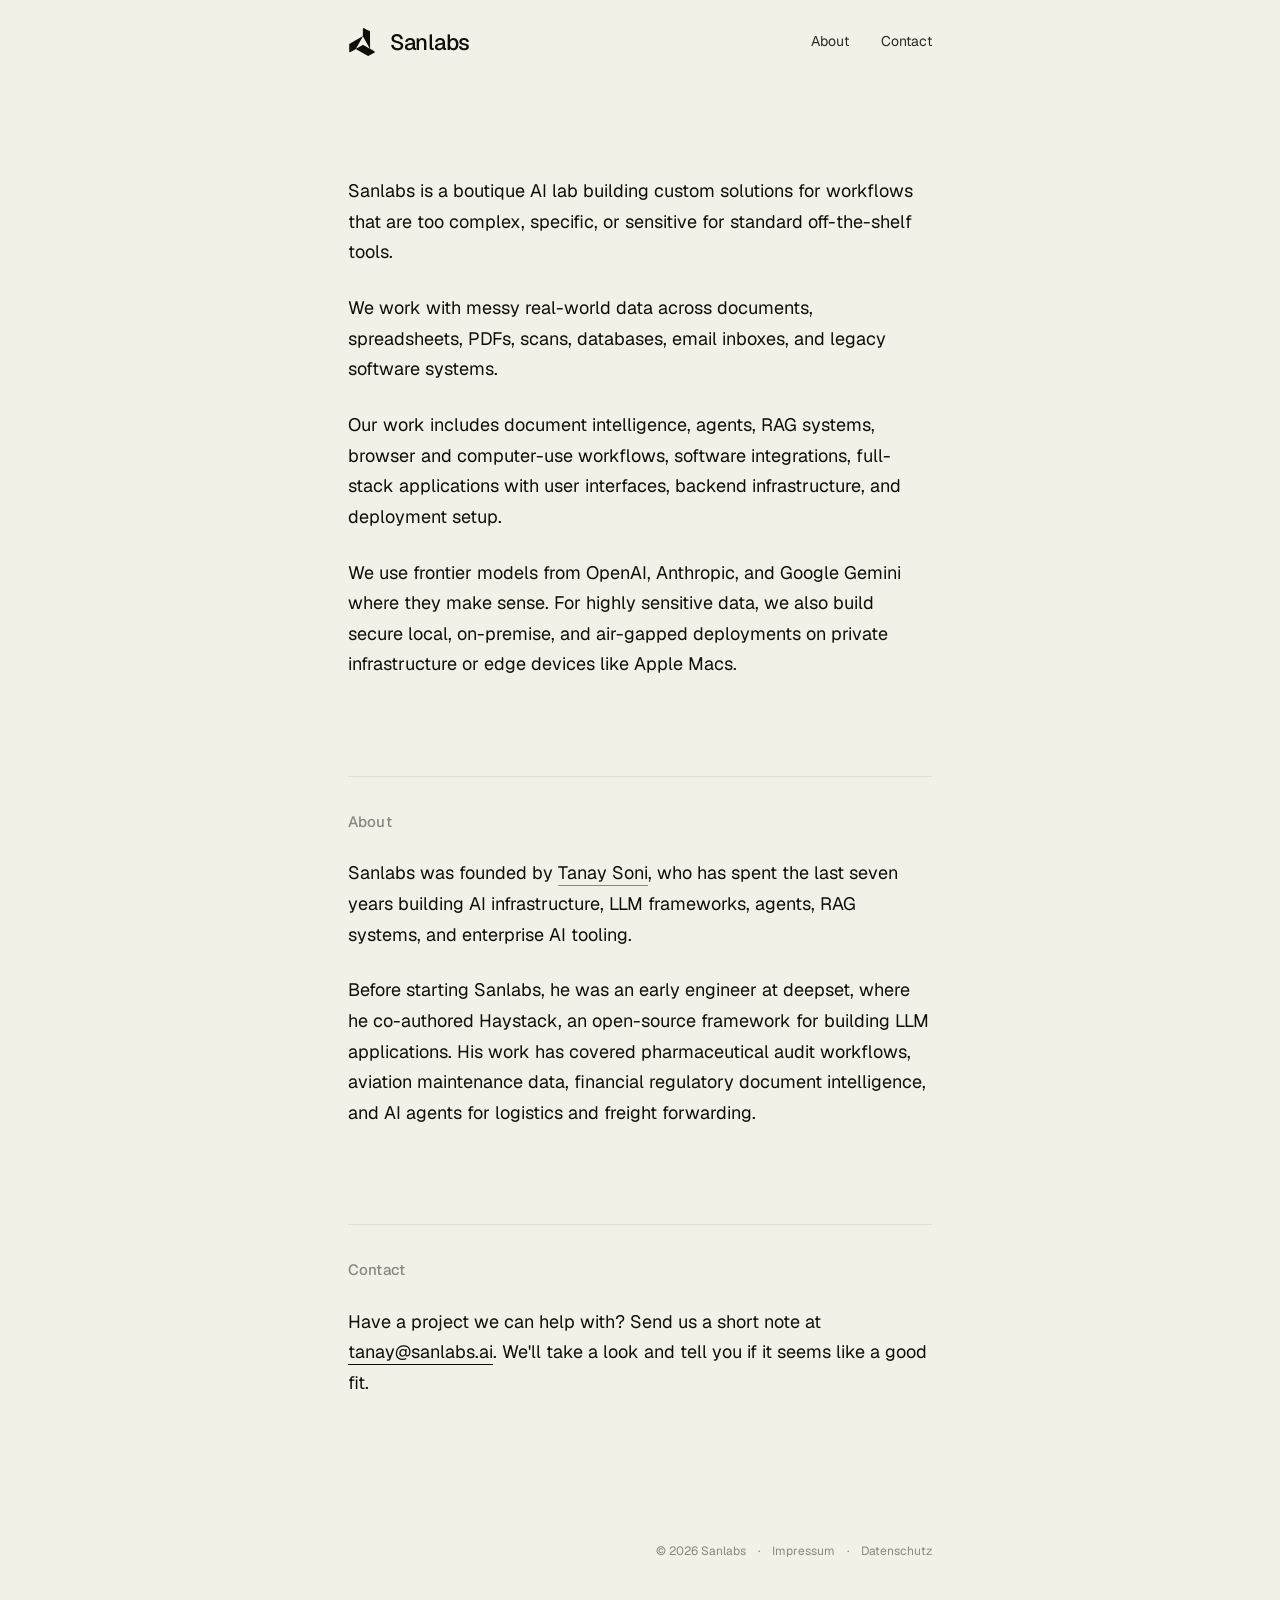
==== index.html @ f66a141b "Initial website" ====
<!doctype html>
<html lang="en">
<head>
  <meta charset="utf-8" />
  <meta name="viewport" content="width=device-width, initial-scale=1" />
  <title>Sanlabs</title>
  <meta name="description" content="Sanlabs is a boutique AI lab building custom solutions for complex, specific, and sensitive workflows." />
  <link rel="canonical" href="https://sanlabs.ai/" />
  <meta property="og:title" content="Sanlabs" />
  <meta property="og:description" content="A boutique AI lab building custom solutions for complex, specific, and sensitive workflows." />
  <meta property="og:type" content="website" />
  <meta property="og:url" content="https://sanlabs.ai/" />
  <meta name="twitter:card" content="summary" />
  <link rel="icon" href="assets/sanlabs-symbol.svg" type="image/svg+xml" />
  <link rel="stylesheet" href="assets/styles.css" />
</head>
<body>
  <header class="top">
    <div class="col top-row">
      <a href="#top" class="brand" aria-label="Sanlabs — home">
        <svg viewBox="-0.011462637223303318 0.06055255979299545 109.99146270751953 120.49649047851562" aria-hidden="true">
          <path fill="currentColor" d="M0 85.85C0 80.92.06 76 0 71a3.65 3.65 0 0 1 2-3.5Q20.56 57 39.1 46.44q9.39-5.36 18.8-10.67a1.77 1.77 0 0 0 .94-1.77c0-10.11.08-20.22-.07-30.33 0-2.83 2.41-4.61 5.17-3C71.72 5 79.58 9.2 87.42 13.46a3.52 3.52 0 0 1 2 3.41v15.39q.09 16.64.2 33.26c.06 7.67.18 15.35.2 23a2.39 2.39 0 0 0 1.47 2.28c5.53 3.19 11 6.43 16.57 9.61a3.46 3.46 0 0 1 2.12 3.11 3.39 3.39 0 0 1-2.15 3q-12 6.66-24 13.41a3.78 3.78 0 0 1-4.17 0Q55 105.42 30.2 91a3.14 3.14 0 0 0-3.71 0c-7 4.24-14.16 8.37-21.24 12.55a3.48 3.48 0 0 1-3.44.47A3 3 0 0 1 0 101V85.85zM88.36 89l.2-.24c-.13-.27-.24-.56-.38-.82l-4.08-7.3L60 37.72a7.18 7.18 0 0 0-1.06-1.16 5.43 5.43 0 0 0-1 1Q43.74 62.7 29.61 87.84c-.17.31-.28.65-.42 1l.23.2c.54-.28 1.09-.54 1.62-.84q13.5-7.64 27-15.32a2.35 2.35 0 0 1 2.69 0q13 7.64 26 15.18c.49.31 1.06.61 1.63.94z"/>
        </svg>
        <span>Sanlabs</span>
      </a>
      <nav class="nav" aria-label="Primary">
        <a href="#about" data-nav="about">About</a>
        <a href="#contact" data-nav="contact">Contact</a>
      </nav>
    </div>
  </header>

  <main id="top">
    <article class="col">
      <div class="essay">
        <p data-reveal style="--d:60ms">Sanlabs is a boutique AI lab building custom solutions for workflows that are too complex, specific, or sensitive for standard off-the-shelf tools.</p>
        <p data-reveal style="--d:140ms">We work with messy real-world data across documents, spreadsheets, PDFs, scans, databases, email inboxes, and legacy software systems.</p>
        <p data-reveal style="--d:220ms">Our work includes document intelligence, agents, RAG systems, browser and computer-use workflows, software integrations, full-stack applications with user interfaces, backend infrastructure, and deployment setup.</p>
        <p data-reveal style="--d:300ms">We use frontier models from OpenAI, Anthropic, and Google Gemini where they make sense. For highly sensitive data, we also build secure local, on-premise, and air-gapped deployments on private infrastructure or edge devices like Apple Macs.</p>
      </div>

      <section class="section-block" id="about" data-reveal style="--d:380ms">
        <h2>About</h2>
        <p>Sanlabs was founded by <a class="subtle-link" href="https://www.linkedin.com/in/tanay-soni/" target="_blank" rel="noopener noreferrer">Tanay Soni</a>, who has spent the last seven years building AI infrastructure, LLM frameworks, agents, RAG systems, and enterprise AI tooling.</p>
        <p>Before starting Sanlabs, he was an early engineer at deepset, where he co-authored Haystack, an open-source framework for building LLM applications. His work has covered pharmaceutical audit workflows, aviation maintenance data, financial regulatory document intelligence, and AI agents for logistics and freight forwarding.</p>
      </section>

      <section class="section-block" id="contact" data-reveal>
        <h2>Contact</h2>
        <p>Have a project we can help with? Send us a short note at <a href="mailto:tanay@sanlabs.ai">tanay@sanlabs.ai</a>. We'll take a look and tell you if it seems like a good fit.</p>
      </section>
    </article>
  </main>

  <footer class="bottom">
    <div class="col foot-row">
      <span>© 2026 Sanlabs</span>
      <span class="sep">·</span>
      <a href="impressum/">Impressum</a>
      <span class="sep">·</span>
      <a href="datenschutz/">Datenschutz</a>
    </div>
  </footer>

  <script src="assets/main.js"></script>
</body>
</html>
---- assets/styles.css ----
@font-face {
  font-family: "Geist";
  font-style: normal;
  font-weight: 300;
  font-display: swap;
  src: url("fonts/geist-300.ttf") format("truetype");
}

@font-face {
  font-family: "Geist";
  font-style: normal;
  font-weight: 400;
  font-display: swap;
  src: url("fonts/geist-400.ttf") format("truetype");
}

@font-face {
  font-family: "Geist";
  font-style: normal;
  font-weight: 500;
  font-display: swap;
  src: url("fonts/geist-500.ttf") format("truetype");
}

:root {
  --bg: #f3f0e8;
  --ink: #0f0e0b;
  --ink-2: #2a2925;
  --mute: #8a8780;
  --line: rgba(15, 14, 11, 0.16);
  --line-soft: rgba(15, 14, 11, 0.08);
  --sans: "Geist", ui-sans-serif, system-ui, -apple-system, BlinkMacSystemFont, "Segoe UI", sans-serif;
}

*,
*::before,
*::after {
  box-sizing: border-box;
}

html {
  scroll-behavior: smooth;
  scroll-padding-top: 96px;
}

html,
body {
  margin: 0;
  padding: 0;
  background: var(--bg);
  color: var(--ink);
}

body {
  min-width: 320px;
  font-family: var(--sans);
  font-size: 18px;
  font-weight: 400;
  line-height: 1.7;
  font-feature-settings: "ss01", "ss02";
  -webkit-font-smoothing: antialiased;
  text-rendering: optimizeLegibility;
}

::selection {
  background: var(--ink);
  color: var(--bg);
}

a {
  color: inherit;
  text-decoration: none;
}

p {
  margin: 0 0 1.4em;
}

p:last-child {
  margin-bottom: 0;
}

.col {
  max-width: 640px;
  margin: 0 auto;
  padding: 0 28px;
}

.top {
  position: sticky;
  top: 0;
  z-index: 50;
  padding: 28px 0 24px;
  background: rgba(243, 240, 232, 0.9);
  background: color-mix(in oklab, var(--bg) 88%, transparent);
  -webkit-backdrop-filter: blur(8px) saturate(140%);
  backdrop-filter: blur(8px) saturate(140%);
}

.top-row {
  display: flex;
  align-items: center;
  justify-content: space-between;
  gap: 24px;
}

.brand {
  display: flex;
  align-items: center;
  gap: 14px;
  font-size: 22px;
  font-weight: 500;
  line-height: 1;
  letter-spacing: -0.012em;
}

.brand svg {
  display: block;
  width: 28px;
  height: 28px;
  flex: 0 0 auto;
}

.nav {
  display: flex;
  align-items: center;
  gap: 32px;
}

.nav a {
  position: relative;
  padding: 4px 0;
  color: var(--ink-2);
  font-size: 14px;
  line-height: 1.4;
  transition: color 200ms ease;
}

.nav a:hover,
.nav a[aria-current="true"],
.nav a[aria-current="page"] {
  color: var(--ink);
}

.nav a::after {
  position: absolute;
  right: 0;
  bottom: -1px;
  left: 0;
  height: 1px;
  background: currentColor;
  content: "";
  transform: scaleX(0);
  transform-origin: left;
  transition: transform 350ms cubic-bezier(0.2, 0.7, 0.2, 1);
}

.nav a:hover::after {
  transform: scaleX(0.6);
}

.nav a[aria-current="true"]::after,
.nav a[aria-current="page"]::after {
  transform: scaleX(1);
}

main {
  padding: 96px 0;
}

.essay p,
.section-block p {
  color: var(--ink);
  font-size: 18px;
  line-height: 1.7;
}

.section-block {
  margin-top: 96px;
  padding-top: 32px;
  border-top: 1px solid var(--line-soft);
}

.section-block h2 {
  margin: 0 0 24px;
  color: var(--mute);
  font-family: var(--sans);
  font-size: 15px;
  font-weight: 500;
  line-height: 1.7;
  letter-spacing: 0.01em;
}

.essay p a,
.section-block p a {
  border-bottom: 1px solid var(--ink);
  padding-bottom: 1px;
  transition: opacity 200ms ease;
}

.essay p a:hover,
.section-block p a:hover {
  opacity: 0.55;
}

.essay p a.subtle-link,
.section-block p a.subtle-link {
  border-bottom-color: var(--mute);
  opacity: 1;
  transition: border-color 200ms ease;
}

.essay p a.subtle-link:hover,
.section-block p a.subtle-link:hover {
  border-bottom-color: var(--ink);
  opacity: 1;
}

.legal-page body {
  font-size: 16px;
}

.legal h1,
.not-found h1 {
  margin: 0 0 8px;
  color: var(--ink);
  font-family: var(--sans);
  font-size: 24px;
  font-weight: 500;
  line-height: 1.7;
  letter-spacing: -0.01em;
}

.lede {
  margin: 0 0 56px;
  color: var(--mute);
  font-size: 14px;
  line-height: 1.4;
}

.legal h2 {
  margin: 48px 0 16px;
  color: var(--mute);
  font-family: var(--sans);
  font-size: 15px;
  font-weight: 500;
  line-height: 1.7;
  letter-spacing: 0;
}

.legal h2:first-of-type {
  margin-top: 0;
}

address.contact,
.dsg address {
  color: var(--ink);
  font-style: normal;
}

address.contact .line,
.dsg address .line {
  display: block;
}

.label {
  color: var(--ink);
  font-weight: 500;
}

.legal p,
.dsg p,
.dsg address {
  color: var(--ink-2);
  font-size: 16px;
  line-height: 1.7;
}

.legal p a,
.dsg p a,
.dsg address a {
  border-bottom: 1px solid var(--mute);
  padding-bottom: 1px;
  transition: border-color 200ms ease, color 200ms ease;
}

.legal p a:hover,
.dsg p a:hover,
.dsg address a:hover {
  border-bottom-color: var(--ink);
  color: var(--ink);
}

.dsg {
  display: grid;
  grid-template-columns: 32px 1fr;
  gap: 20px;
  padding: 28px 0;
  border-top: 1px solid var(--line-soft);
}

.dsg:first-of-type {
  padding-top: 0;
  border-top: 0;
}

.dsg .num {
  padding-top: 2px;
  color: var(--mute);
  font-size: 14px;
  font-variant-numeric: tabular-nums;
}

.dsg h2 {
  margin: 0 0 8px;
  color: var(--ink);
  font-family: var(--sans);
  font-size: 16px;
  font-weight: 500;
  line-height: 1.4;
  letter-spacing: -0.005em;
}

.dsg p,
.dsg address {
  margin: 0 0 8px;
}

.dsg p:last-child,
.dsg address:last-child {
  margin-bottom: 0;
}

.bottom {
  padding: 48px 0 56px;
  color: var(--mute);
  font-size: 12px;
  line-height: 1.4;
}

.legal + .bottom,
.not-found + .bottom {
  border-top: 1px solid var(--line-soft);
  padding-top: 32px;
}

.foot-row {
  display: flex;
  align-items: center;
  justify-content: flex-end;
  gap: 12px;
  flex-wrap: wrap;
}

.foot-row .sep {
  color: var(--mute);
  user-select: none;
}

.foot-row a {
  color: var(--mute);
  transition: color 200ms ease;
}

.foot-row a:hover {
  color: var(--ink);
}

.foot-row a[aria-current="page"] {
  color: var(--ink-2);
}

[data-reveal] {
  opacity: 1;
  transform: none;
}

@media (prefers-reduced-motion: no-preference) {
  [data-reveal] {
    opacity: 0;
    transform: translateY(8px);
    transition: opacity 900ms cubic-bezier(0.2, 0.7, 0.2, 1), transform 900ms cubic-bezier(0.2, 0.7, 0.2, 1);
    transition-delay: var(--d, 0ms);
  }

  [data-reveal].in {
    opacity: 1;
    transform: none;
  }
}

@media (prefers-reduced-motion: reduce) {
  html {
    scroll-behavior: auto;
  }
}

@media (max-width: 520px) {
  .col {
    padding-right: 24px;
    padding-left: 24px;
  }

  .top-row {
    gap: 18px;
  }

  .nav {
    gap: 20px;
  }

  .nav a {
    font-size: 13px;
  }

  .dsg {
    grid-template-columns: 24px 1fr;
    gap: 14px;
  }
}
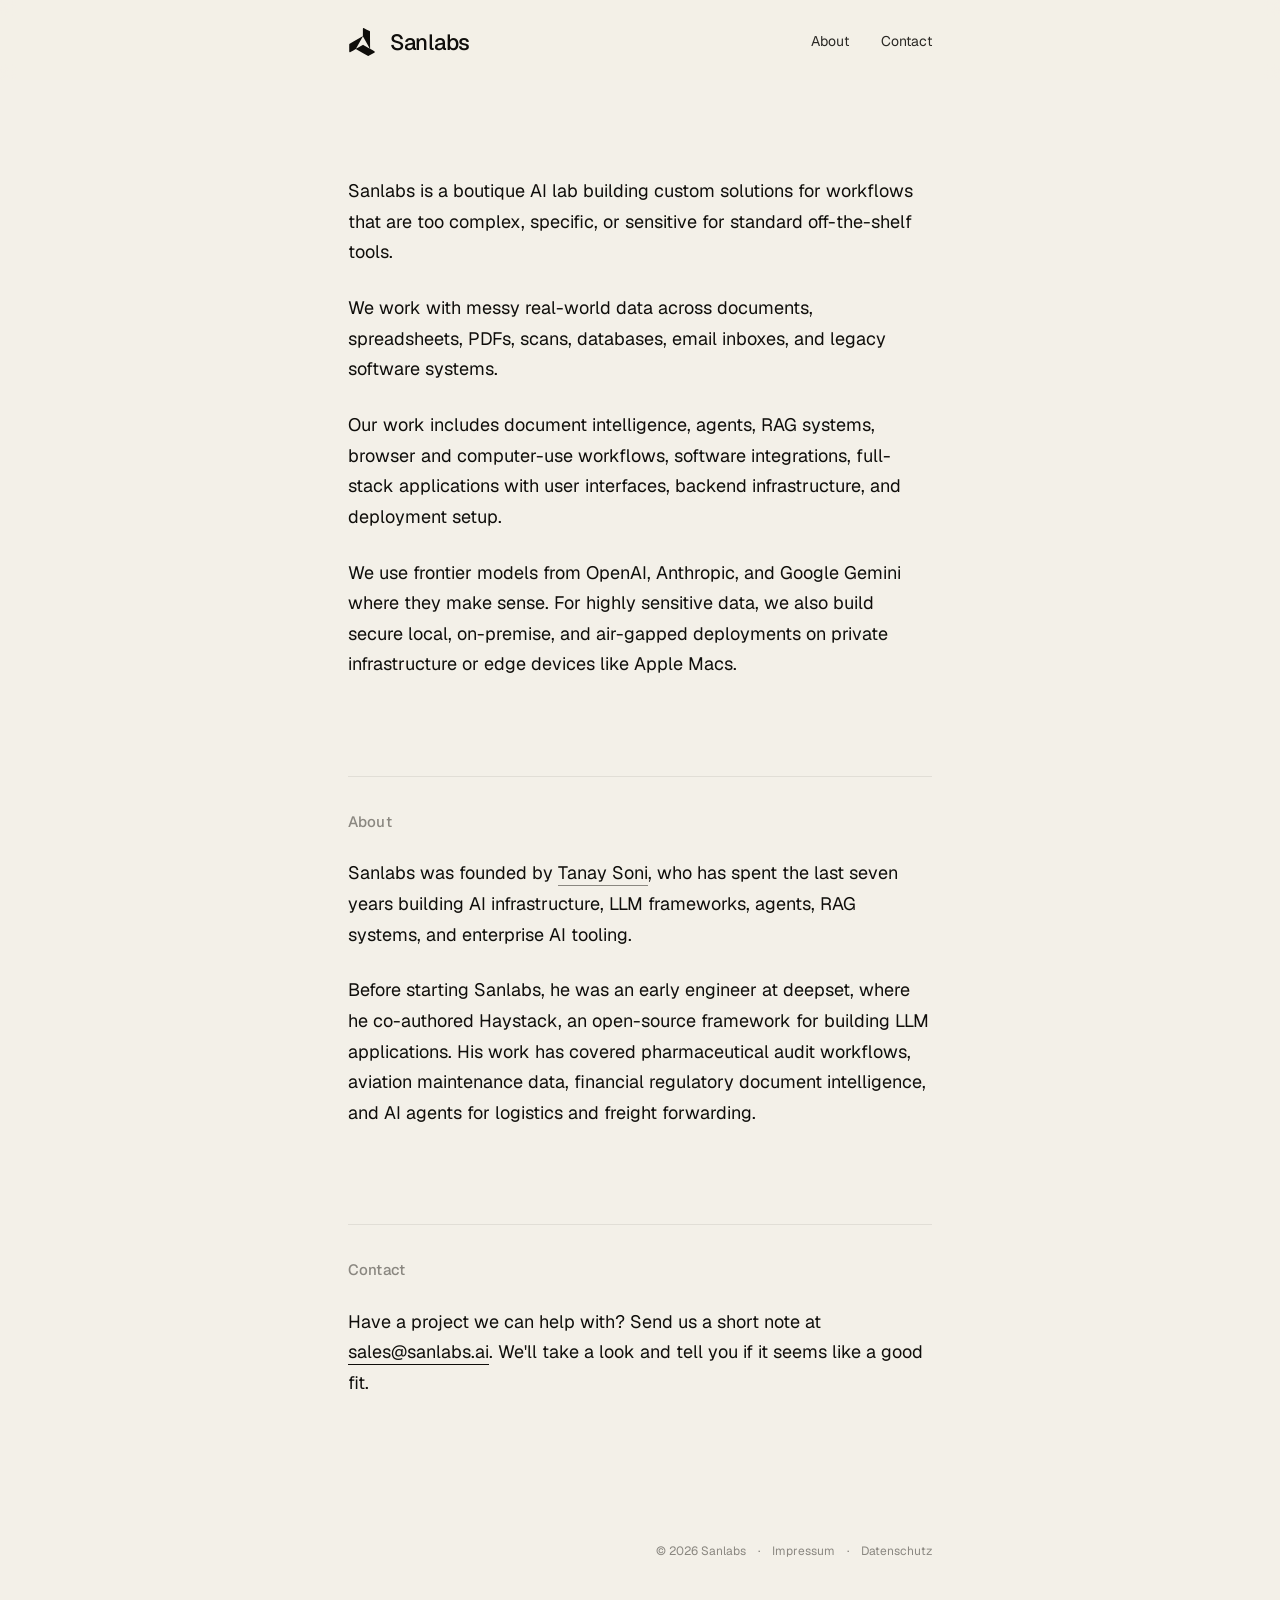
==== commit dbb61d74: "Update public contact email" ====
--- a/index.html
+++ b/index.html
@@ -47,7 +47,7 @@
 
       <section class="section-block" id="contact" data-reveal>
         <h2>Contact</h2>
-        <p>Have a project we can help with? Send us a short note at <a href="mailto:tanay@sanlabs.ai">tanay@sanlabs.ai</a>. We'll take a look and tell you if it seems like a good fit.</p>
+        <p>Have a project we can help with? Send us a short note at <a href="mailto:sales@sanlabs.ai">sales@sanlabs.ai</a>. We'll take a look and tell you if it seems like a good fit.</p>
       </section>
     </article>
   </main>
